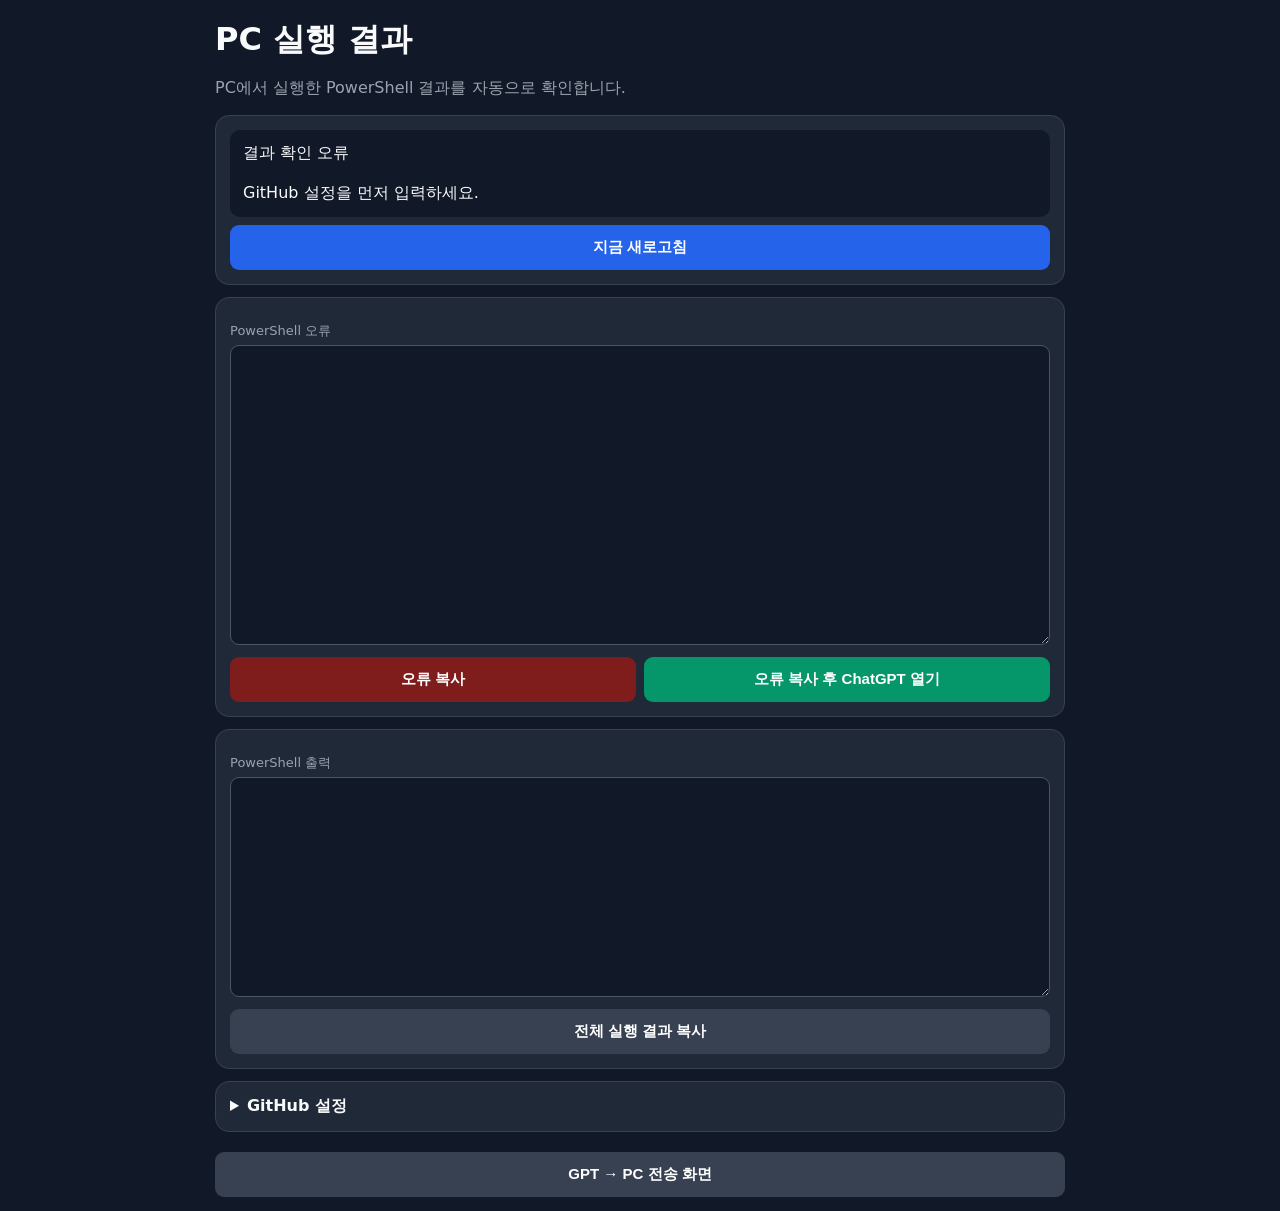
==== result.html @ bae9f246 "Add PC execution result viewer" ====
<!doctype html>

<html lang="ko">

<head>

<meta charset="utf-8">

<meta
  name="viewport"
  content="width=device-width,initial-scale=1"
>

<meta name="theme-color" content="#111827">

<title>GPT → PC 실행 결과</title>

<style>

* {
  box-sizing: border-box;
}

body {
  margin: 0;
  padding: 14px;
  background: #111827;
  color: #f9fafb;
  font-family:
    system-ui,
    -apple-system,
    "Segoe UI",
    sans-serif;
}

.wrap {
  max-width: 850px;
  margin: auto;
}

h1 {
  margin: 4px 0;
}

.sub {
  color: #9ca3af;
}

.card {
  margin-bottom: 12px;
  padding: 14px;
  background: #1f2937;
  border: 1px solid #374151;
  border-radius: 14px;
}

.status {
  padding: 13px;
  background: #111827;
  border-radius: 10px;
  white-space: pre-wrap;
}

.success {
  color: #86efac;
}

.failed {
  color: #fca5a5;
}

.running {
  color: #fde68a;
}

label {
  display: block;
  margin: 10px 0 5px;
  color: #9ca3af;
  font-size: 13px;
}

textarea,
input,
button {
  width: 100%;
  border-radius: 9px;
  font-size: 15px;
}

textarea,
input {
  border: 1px solid #4b5563;
  background: #111827;
  color: white;
  padding: 10px;
}

textarea {
  min-height: 220px;
  font-family: Consolas, monospace;
  resize: vertical;
}

#errorText {
  min-height: 300px;
}

button {
  margin-top: 8px;
  padding: 13px;
  border: 0;
  color: white;
  font-weight: 700;
}

.green {
  background: #059669;
}

.blue {
  background: #2563eb;
}

.gray {
  background: #374151;
}

.red {
  background: #7f1d1d;
}

.grid {
  display: grid;
  grid-template-columns: 1fr 1fr;
  gap: 8px;
}

details summary {
  cursor: pointer;
  font-weight: 700;
}

@media (max-width: 600px) {

  .grid {
    grid-template-columns: 1fr;
  }
}

</style>

</head>

<body>

<div class="wrap">

<h1>PC 실행 결과</h1>

<p class="sub">
PC에서 실행한 PowerShell 결과를 자동으로 확인합니다.
</p>


<div class="card">

<div
  id="status"
  class="status"
>
GitHub 확인 중...
</div>

<button
  class="blue"
  onclick="loadResult(true)"
>
지금 새로고침
</button>

</div>


<div class="card">

<label>
PowerShell 오류
</label>

<textarea
  id="errorText"
  readonly
></textarea>


<div class="grid">

<button
  class="red"
  onclick="copyError()"
>
오류 복사
</button>

<button
  class="green"
  onclick="copyErrorAndOpenChatGPT()"
>
오류 복사 후 ChatGPT 열기
</button>

</div>

</div>


<div class="card">

<label>
PowerShell 출력
</label>

<textarea
  id="outputText"
  readonly
></textarea>

<button
  class="gray"
  onclick="copyAll()"
>
전체 실행 결과 복사
</button>

</div>


<div class="card">

<details>

<summary>
GitHub 설정
</summary>

<label>
GitHub 사용자명
</label>

<input
  id="owner"
  value="joo-ec"
>

<label>
Repository
</label>

<input
  id="repo"
  value="gpt-to-pc-data"
>

<label>
Branch
</label>

<input
  id="branch"
  value="main"
>

<label>
PAT
</label>

<input
  id="token"
  type="password"
>

<button
  class="blue"
  onclick="saveSettings()"
>
설정 저장
</button>

</details>

</div>


<button
  class="gray"
  onclick="location.href='./'"
>
GPT → PC 전송 화면
</button>

</div>


<script>

const POLL =
  5000;

const $ =
  id =>
    document.getElementById(id);


function loadSettings() {

  $('owner').value =
    localStorage.getItem(
      'githubOwner'
    ) || 'joo-ec';

  $('repo').value =
    localStorage.getItem(
      'githubRepo'
    ) || 'gpt-to-pc-data';

  $('branch').value =
    localStorage.getItem(
      'githubBranch'
    ) || 'main';

  $('token').value =
    localStorage.getItem(
      'githubToken'
    ) || '';
}


function saveSettings() {

  localStorage.setItem(
    'githubOwner',
    $('owner').value.trim()
  );

  localStorage.setItem(
    'githubRepo',
    $('repo').value.trim()
  );

  localStorage.setItem(
    'githubBranch',
    $('branch').value.trim()
  );

  localStorage.setItem(
    'githubToken',
    $('token').value.trim()
  );

  loadResult(true);
}


function cfg() {

  const result = {

    owner:
      $('owner').value.trim(),

    repo:
      $('repo').value.trim(),

    branch:
      $('branch').value.trim(),

    token:
      $('token').value.trim()
  };

  if (
    !result.owner ||
    !result.repo ||
    !result.token
  ) {

    throw new Error(
      'GitHub 설정을 먼저 입력하세요.'
    );
  }

  return result;
}


function headers(token) {

  return {

    Accept:
      'application/vnd.github+json',

    Authorization:
      'Bearer ' + token,

    'X-GitHub-Api-Version':
      '2026-03-10'
  };
}


function urlFor(
  c,
  path
) {

  return (
    'https://api.github.com/repos/' +
    encodeURIComponent(c.owner) +
    '/' +
    encodeURIComponent(c.repo) +
    '/contents/' +
    path
      .split('/')
      .map(encodeURIComponent)
      .join('/') +
    '?ref=' +
    encodeURIComponent(c.branch) +
    '&_=' +
    Date.now()
  );
}


function decodeContent(value) {

  const binary =
    atob(
      String(value || '')
        .replace(/\s/g, '')
    );

  const bytes =
    new Uint8Array(
      binary.length
    );

  for (
    let i = 0;
    i < binary.length;
    i++
  ) {

    bytes[i] =
      binary.charCodeAt(i);
  }

  return new TextDecoder(
    'utf-8'
  ).decode(bytes);
}


async function getText(
  c,
  path
) {

  const response =
    await fetch(
      urlFor(c, path),
      {
        cache:
          'no-store',

        headers:
          headers(c.token)
      }
    );

  if (response.status === 404) {
    return '';
  }

  if (!response.ok) {

    throw new Error(
      'GitHub ' +
      response.status
    );
  }

  const data =
    await response.json();

  return decodeContent(
    data.content
  );
}


async function loadResult(
  manual
) {

  try {

    const c =
      cfg();


    if (manual) {

      $('status').textContent =
        'PC 실행 결과 확인 중...';
    }


    const resultText =
      await getText(
        c,
        'result/latest.json'
      );


    if (!resultText) {

      $('status').textContent =
        '아직 PC 실행 결과가 없습니다.';

      return;
    }


    const result =
      JSON.parse(
        resultText
      );


    const output =
      await getText(
        c,
        'result/output.txt'
      );


    const errorText =
      await getText(
        c,
        'result/error.txt'
      );


    $('outputText').value =
      output;

    $('errorText').value =
      errorText;


    let status =
      '상태: ' +
      result.status +
      '\n';


    if (
      result.exitCode !==
      undefined
    ) {

      status +=
        'ExitCode: ' +
        result.exitCode +
        '\n';
    }


    if (result.endedAt) {

      status +=
        '완료: ' +
        new Date(
          result.endedAt
        ).toLocaleString() +
        '\n';
    }


    if (
      result.durationSeconds !==
      undefined
    ) {

      status +=
        '실행시간: ' +
        result.durationSeconds +
        '초\n';
    }


    if (result.inputSha) {

      status +=
        'SHA: ' +
        result.inputSha
          .substring(0, 8);
    }


    $('status').textContent =
      status;

    $('status').className =
      'status ' +
      (
        result.status ===
        'success'
          ? 'success'
          : result.status ===
            'running'
            ? 'running'
            : 'failed'
      );


  } catch (error) {

    $('status').textContent =
      '결과 확인 오류\n\n' +
      error.message;
  }
}


async function copyError() {

  const text =
    $('errorText').value;

  if (!text) {

    alert(
      '복사할 오류가 없습니다.'
    );

    return;
  }

  await navigator
    .clipboard
    .writeText(text);

  alert(
    'PC 오류를 복사했습니다.'
  );
}


async function copyErrorAndOpenChatGPT() {

  let text =
    $('errorText').value;


  if (!text) {

    text =
      $('outputText').value;
  }


  if (!text) {

    alert(
      '복사할 실행 결과가 없습니다.'
    );

    return;
  }


  await navigator
    .clipboard
    .writeText(text);


  window.open(
    'https://chatgpt.com/',
    '_blank'
  );
}


async function copyAll() {

  const combined =
    '=== PC ERROR ===\n' +
    $('errorText').value +
    '\n\n' +
    '=== PC OUTPUT ===\n' +
    $('outputText').value;


  await navigator
    .clipboard
    .writeText(
      combined
    );

  alert(
    '전체 실행 결과를 복사했습니다.'
  );
}


loadSettings();

loadResult(true);

setInterval(
  () => loadResult(false),
  POLL
);

</script>

</body>

</html>
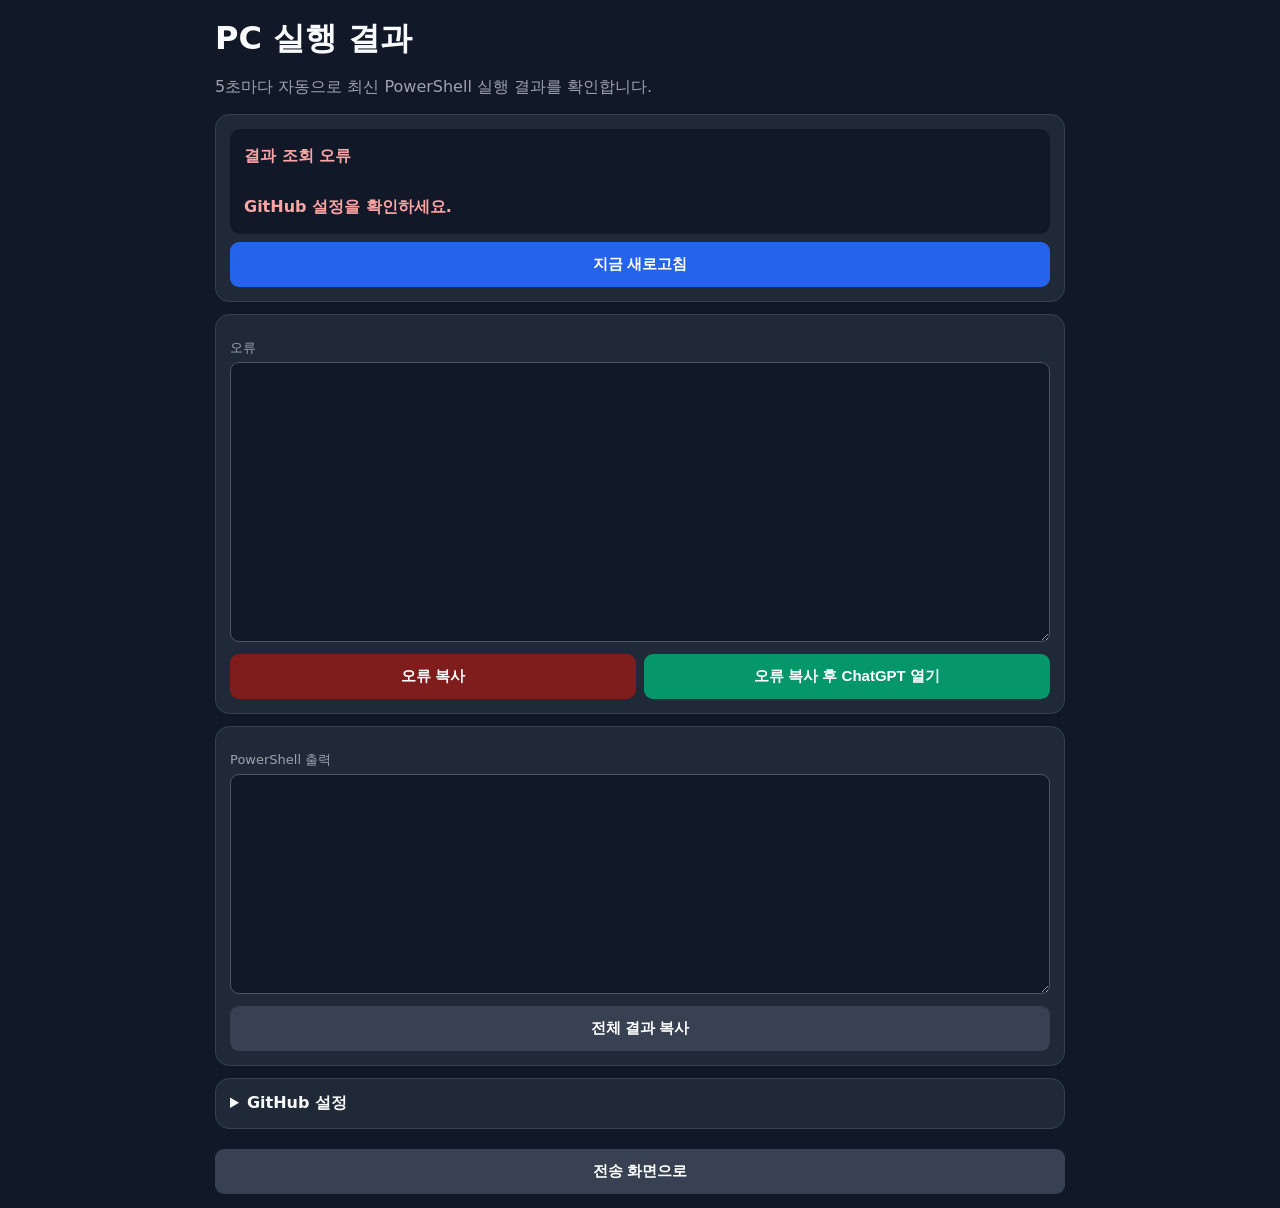
==== commit 99761d50: "Update PowerShell execution result viewer" ====
--- a/result.html
+++ b/result.html
@@ -26,11 +26,7 @@
   padding: 14px;
   background: #111827;
   color: #f9fafb;
-  font-family:
-    system-ui,
-    -apple-system,
-    "Segoe UI",
-    sans-serif;
+  font-family: system-ui, -apple-system, "Segoe UI", sans-serif;
 }
 
 .wrap {
@@ -39,7 +35,7 @@
 }
 
 h1 {
-  margin: 4px 0;
+  margin: 3px 0;
 }
 
 .sub {
@@ -49,16 +45,18 @@
 .card {
   margin-bottom: 12px;
   padding: 14px;
-  background: #1f2937;
   border: 1px solid #374151;
   border-radius: 14px;
+  background: #1f2937;
 }
 
 .status {
-  padding: 13px;
+  padding: 14px;
+  border-radius: 10px;
   background: #111827;
-  border-radius: 10px;
   white-space: pre-wrap;
+  font-weight: 700;
+  line-height: 1.6;
 }
 
 .success {
@@ -71,13 +69,6 @@
 
 .running {
   color: #fde68a;
-}
-
-label {
-  display: block;
-  margin: 10px 0 5px;
-  color: #9ca3af;
-  font-size: 13px;
 }
 
 textarea,
@@ -90,20 +81,20 @@
 
 textarea,
 input {
+  padding: 10px;
   border: 1px solid #4b5563;
   background: #111827;
   color: white;
-  padding: 10px;
 }
 
 textarea {
   min-height: 220px;
+  resize: vertical;
   font-family: Consolas, monospace;
-  resize: vertical;
 }
 
 #errorText {
-  min-height: 300px;
+  min-height: 280px;
 }
 
 button {
@@ -136,12 +127,19 @@
   gap: 8px;
 }
 
+label {
+  display: block;
+  margin: 10px 0 5px;
+  color: #9ca3af;
+  font-size: 13px;
+}
+
 details summary {
   cursor: pointer;
   font-weight: 700;
 }
 
-@media (max-width: 600px) {
+@media (max-width:600px) {
 
   .grid {
     grid-template-columns: 1fr;
@@ -159,7 +157,7 @@
 <h1>PC 실행 결과</h1>
 
 <p class="sub">
-PC에서 실행한 PowerShell 결과를 자동으로 확인합니다.
+5초마다 자동으로 최신 PowerShell 실행 결과를 확인합니다.
 </p>
 
 
@@ -169,12 +167,12 @@
   id="status"
   class="status"
 >
-GitHub 확인 중...
+결과 확인 중...
 </div>
 
 <button
   class="blue"
-  onclick="loadResult(true)"
+  onclick="loadResult()"
 >
 지금 새로고침
 </button>
@@ -185,14 +183,13 @@
 <div class="card">
 
 <label>
-PowerShell 오류
+오류
 </label>
 
 <textarea
   id="errorText"
   readonly
 ></textarea>
-
 
 <div class="grid">
 
@@ -205,7 +202,7 @@
 
 <button
   class="green"
-  onclick="copyErrorAndOpenChatGPT()"
+  onclick="copyErrorAndChatGPT()"
 >
 오류 복사 후 ChatGPT 열기
 </button>
@@ -230,7 +227,7 @@
   class="gray"
   onclick="copyAll()"
 >
-전체 실행 결과 복사
+전체 결과 복사
 </button>
 
 </div>
@@ -244,41 +241,17 @@
 GitHub 설정
 </summary>
 
-<label>
-GitHub 사용자명
-</label>
-
-<input
-  id="owner"
-  value="joo-ec"
->
-
-<label>
-Repository
-</label>
-
-<input
-  id="repo"
-  value="gpt-to-pc-data"
->
-
-<label>
-Branch
-</label>
-
-<input
-  id="branch"
-  value="main"
->
-
-<label>
-PAT
-</label>
-
-<input
-  id="token"
-  type="password"
->
+<label>GitHub 사용자명</label>
+<input id="owner" value="joo-ec">
+
+<label>Repository</label>
+<input id="repo" value="gpt-to-pc-data">
+
+<label>Branch</label>
+<input id="branch" value="main">
+
+<label>PAT</label>
+<input id="token" type="password">
 
 <button
   class="blue"
@@ -296,16 +269,13 @@
   class="gray"
   onclick="location.href='./'"
 >
-GPT → PC 전송 화면
+전송 화면으로
 </button>
 
 </div>
 
 
 <script>
-
-const POLL =
-  5000;
 
 const $ =
   id =>
@@ -315,24 +285,20 @@
 function loadSettings() {
 
   $('owner').value =
-    localStorage.getItem(
-      'githubOwner'
-    ) || 'joo-ec';
+    localStorage.getItem('githubOwner') ||
+    'joo-ec';
 
   $('repo').value =
-    localStorage.getItem(
-      'githubRepo'
-    ) || 'gpt-to-pc-data';
+    localStorage.getItem('githubRepo') ||
+    'gpt-to-pc-data';
 
   $('branch').value =
-    localStorage.getItem(
-      'githubBranch'
-    ) || 'main';
+    localStorage.getItem('githubBranch') ||
+    'main';
 
   $('token').value =
-    localStorage.getItem(
-      'githubToken'
-    ) || '';
+    localStorage.getItem('githubToken') ||
+    '';
 }
 
 
@@ -358,11 +324,11 @@
     $('token').value.trim()
   );
 
-  loadResult(true);
-}
-
-
-function cfg() {
+  loadResult();
+}
+
+
+function config() {
 
   const result = {
 
@@ -378,6 +344,7 @@
     token:
       $('token').value.trim()
   };
+
 
   if (
     !result.owner ||
@@ -386,7 +353,7 @@
   ) {
 
     throw new Error(
-      'GitHub 설정을 먼저 입력하세요.'
+      'GitHub 설정을 확인하세요.'
     );
   }
 
@@ -405,12 +372,12 @@
       'Bearer ' + token,
 
     'X-GitHub-Api-Version':
-      '2026-03-10'
+      '2022-11-28'
   };
 }
 
 
-function urlFor(
+function apiUrl(
   c,
   path
 ) {
@@ -433,7 +400,7 @@
 }
 
 
-function decodeContent(value) {
+function decodeBase64(value) {
 
   const binary =
     atob(
@@ -462,14 +429,14 @@
 }
 
 
-async function getText(
+async function readText(
   c,
   path
 ) {
 
   const response =
     await fetch(
-      urlFor(c, path),
+      apiUrl(c, path),
       {
         cache:
           'no-store',
@@ -479,46 +446,41 @@
       }
     );
 
+
   if (response.status === 404) {
     return '';
   }
 
+
   if (!response.ok) {
 
     throw new Error(
-      'GitHub ' +
+      'GitHub 응답 ' +
       response.status
     );
   }
 
+
   const data =
     await response.json();
 
-  return decodeContent(
+
+  return decodeBase64(
     data.content
   );
 }
 
 
-async function loadResult(
-  manual
-) {
+async function loadResult() {
 
   try {
 
     const c =
-      cfg();
-
-
-    if (manual) {
-
-      $('status').textContent =
-        'PC 실행 결과 확인 중...';
-    }
+      config();
 
 
     const resultText =
-      await getText(
+      await readText(
         c,
         'result/latest.json'
       );
@@ -527,7 +489,7 @@
     if (!resultText) {
 
       $('status').textContent =
-        '아직 PC 실행 결과가 없습니다.';
+        '아직 실행 결과가 없습니다.';
 
       return;
     }
@@ -539,15 +501,36 @@
       );
 
 
+    if (
+      result.status ===
+      'running'
+    ) {
+
+      $('status').className =
+        'status running';
+
+      $('status').textContent =
+        '⏳ PowerShell 실행 중\n\n' +
+        (
+          result.inputSha
+            ? 'SHA: ' +
+              result.inputSha.substring(0,8)
+            : ''
+        );
+
+      return;
+    }
+
+
     const output =
-      await getText(
+      await readText(
         c,
         'result/output.txt'
       );
 
 
     const errorText =
-      await getText(
+      await readText(
         c,
         'result/error.txt'
       );
@@ -560,27 +543,38 @@
       errorText;
 
 
-    let status =
-      '상태: ' +
-      result.status +
+    const success =
+      result.status ===
+      'success';
+
+
+    $('status').className =
+      'status ' +
+      (
+        success
+          ? 'success'
+          : 'failed'
+      );
+
+
+    let text =
+      (
+        success
+          ? '✅ 실행 성공'
+          : '❌ 실행 실패'
+      ) +
+      '\n\n';
+
+
+    text +=
+      'ExitCode: ' +
+      result.exitCode +
       '\n';
 
 
-    if (
-      result.exitCode !==
-      undefined
-    ) {
-
-      status +=
-        'ExitCode: ' +
-        result.exitCode +
-        '\n';
-    }
-
-
     if (result.endedAt) {
 
-      status +=
+      text +=
         '완료: ' +
         new Date(
           result.endedAt
@@ -594,7 +588,7 @@
       undefined
     ) {
 
-      status +=
+      text +=
         '실행시간: ' +
         result.durationSeconds +
         '초\n';
@@ -603,33 +597,25 @@
 
     if (result.inputSha) {
 
-      status +=
+      text +=
         'SHA: ' +
-        result.inputSha
-          .substring(0, 8);
+        result.inputSha.substring(
+          0,
+          8
+        );
     }
 
 
     $('status').textContent =
-      status;
+      text;
+  }
+  catch (error) {
 
     $('status').className =
-      'status ' +
-      (
-        result.status ===
-        'success'
-          ? 'success'
-          : result.status ===
-            'running'
-            ? 'running'
-            : 'failed'
-      );
-
-
-  } catch (error) {
+      'status failed';
 
     $('status').textContent =
-      '결과 확인 오류\n\n' +
+      '결과 조회 오류\n\n' +
       error.message;
   }
 }
@@ -640,26 +626,29 @@
   const text =
     $('errorText').value;
 
+
   if (!text) {
 
     alert(
-      '복사할 오류가 없습니다.'
+      '오류 내용이 없습니다.'
     );
 
     return;
   }
+
 
   await navigator
     .clipboard
     .writeText(text);
 
+
   alert(
-    'PC 오류를 복사했습니다.'
-  );
-}
-
-
-async function copyErrorAndOpenChatGPT() {
+    '오류를 복사했습니다.'
+  );
+}
+
+
+async function copyErrorAndChatGPT() {
 
   let text =
     $('errorText').value;
@@ -675,7 +664,7 @@
   if (!text) {
 
     alert(
-      '복사할 실행 결과가 없습니다.'
+      '복사할 결과가 없습니다.'
     );
 
     return;
@@ -696,37 +685,35 @@
 
 async function copyAll() {
 
-  const combined =
-    '=== PC ERROR ===\n' +
+  const text =
+    '=== ERROR ===\n' +
     $('errorText').value +
     '\n\n' +
-    '=== PC OUTPUT ===\n' +
+    '=== OUTPUT ===\n' +
     $('outputText').value;
 
 
   await navigator
     .clipboard
-    .writeText(
-      combined
-    );
+    .writeText(text);
+
 
   alert(
-    '전체 실행 결과를 복사했습니다.'
+    '전체 결과를 복사했습니다.'
   );
 }
 
 
 loadSettings();
 
-loadResult(true);
+loadResult();
 
 setInterval(
-  () => loadResult(false),
-  POLL
+  loadResult,
+  5000
 );
 
 </script>
 
 </body>
-
 </html>
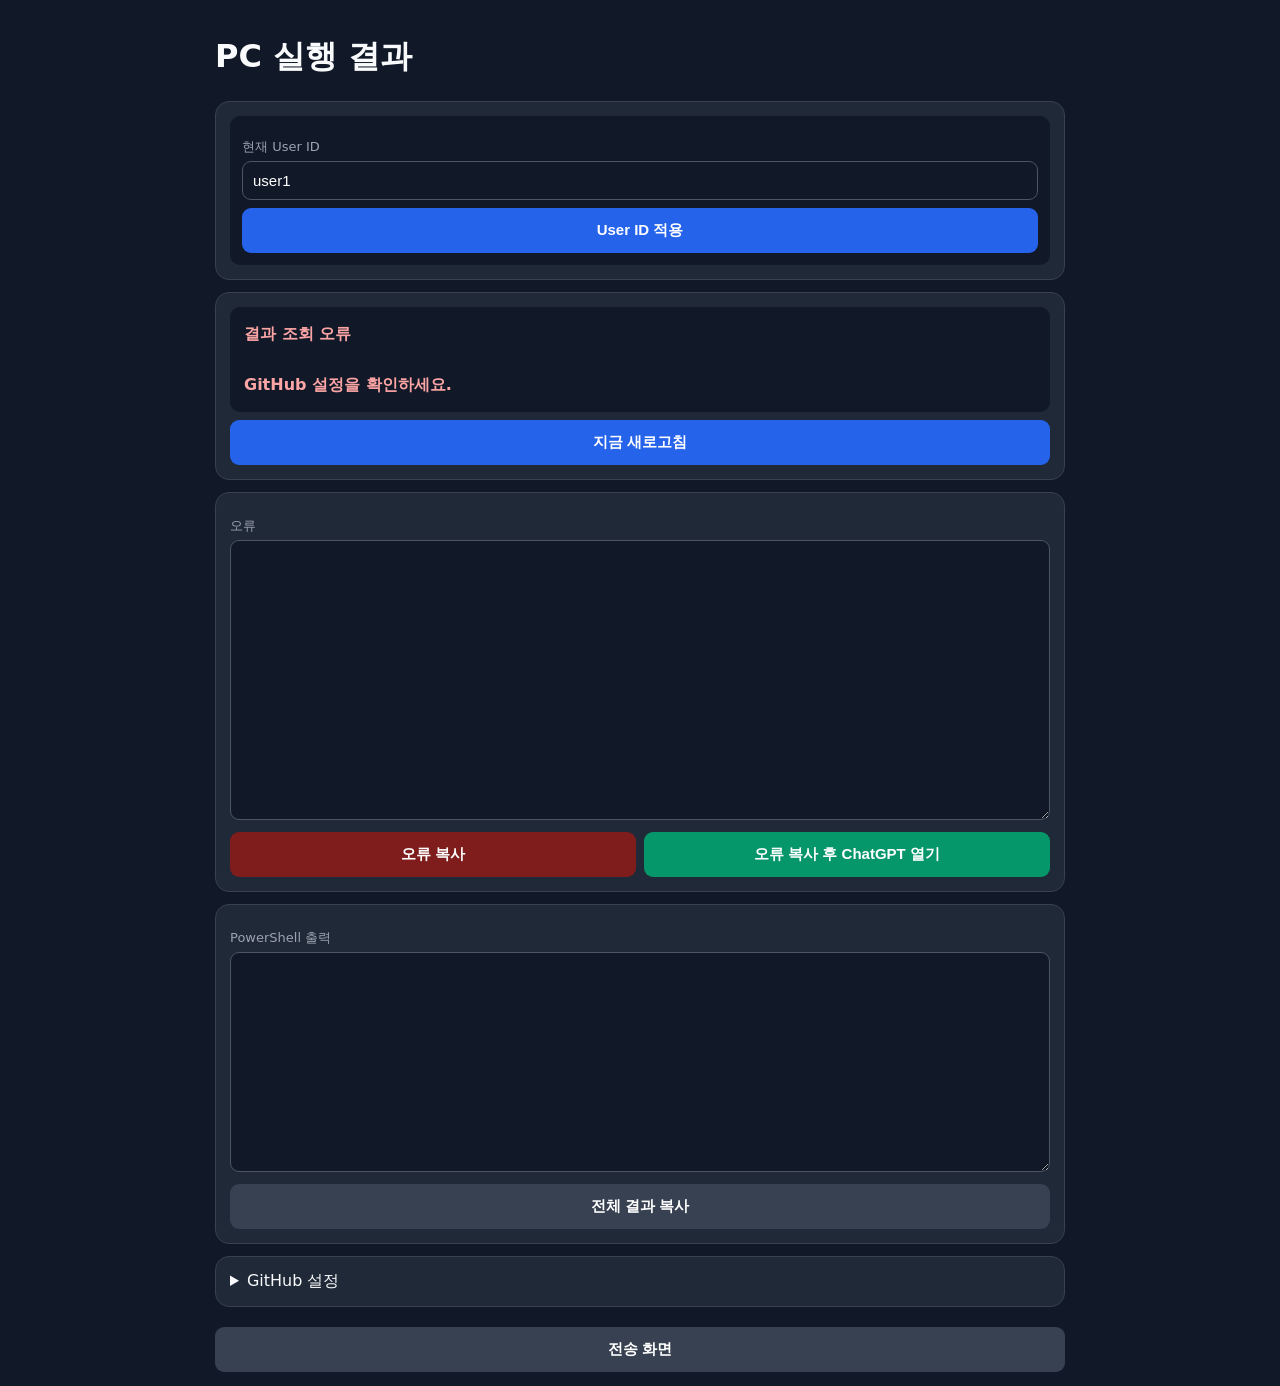
==== commit c104ef64: "Add multi user GPT to PC channels" ====
--- a/result.html
+++ b/result.html
@@ -26,7 +26,11 @@
   padding: 14px;
   background: #111827;
   color: #f9fafb;
-  font-family: system-ui, -apple-system, "Segoe UI", sans-serif;
+  font-family:
+    system-ui,
+    -apple-system,
+    "Segoe UI",
+    sans-serif;
 }
 
 .wrap {
@@ -34,19 +38,11 @@
   margin: auto;
 }
 
-h1 {
-  margin: 3px 0;
-}
-
-.sub {
-  color: #9ca3af;
-}
-
 .card {
+  padding: 14px;
   margin-bottom: 12px;
-  padding: 14px;
+  border-radius: 14px;
   border: 1px solid #374151;
-  border-radius: 14px;
   background: #1f2937;
 }
 
@@ -55,8 +51,8 @@
   border-radius: 10px;
   background: #111827;
   white-space: pre-wrap;
+  line-height: 1.6;
   font-weight: 700;
-  line-height: 1.6;
 }
 
 .success {
@@ -71,20 +67,27 @@
   color: #fde68a;
 }
 
+label {
+  display: block;
+  margin: 10px 0 5px;
+  color: #9ca3af;
+  font-size: 13px;
+}
+
+input,
 textarea,
-input,
 button {
   width: 100%;
   border-radius: 9px;
   font-size: 15px;
 }
 
-textarea,
-input {
+input,
+textarea {
   padding: 10px;
-  border: 1px solid #4b5563;
   background: #111827;
   color: white;
+  border: 1px solid #4b5563;
 }
 
 textarea {
@@ -127,19 +130,13 @@
   gap: 8px;
 }
 
-label {
-  display: block;
-  margin: 10px 0 5px;
-  color: #9ca3af;
-  font-size: 13px;
-}
-
-details summary {
-  cursor: pointer;
-  font-weight: 700;
-}
-
-@media (max-width:600px) {
+.userbox {
+  padding: 12px;
+  border-radius: 10px;
+  background: #111827;
+}
+
+@media(max-width:600px) {
 
   .grid {
     grid-template-columns: 1fr;
@@ -150,15 +147,39 @@
 
 </head>
 
+
 <body>
 
 <div class="wrap">
 
-<h1>PC 실행 결과</h1>
-
-<p class="sub">
-5초마다 자동으로 최신 PowerShell 실행 결과를 확인합니다.
-</p>
+<h1>
+PC 실행 결과
+</h1>
+
+
+<div class="card">
+
+<div class="userbox">
+
+<label>
+현재 User ID
+</label>
+
+<input
+  id="userId"
+  placeholder="예: sv40"
+>
+
+<button
+  class="blue"
+  onclick="saveUser()"
+>
+User ID 적용
+</button>
+
+</div>
+
+</div>
 
 
 <div class="card">
@@ -241,23 +262,47 @@
 GitHub 설정
 </summary>
 
-<label>GitHub 사용자명</label>
-<input id="owner" value="joo-ec">
-
-<label>Repository</label>
-<input id="repo" value="gpt-to-pc-data">
-
-<label>Branch</label>
-<input id="branch" value="main">
-
-<label>PAT</label>
-<input id="token" type="password">
+<label>
+GitHub 사용자명
+</label>
+
+<input
+  id="owner"
+  value="joo-ec"
+>
+
+<label>
+Repository
+</label>
+
+<input
+  id="repo"
+  value="gpt-to-pc-data"
+>
+
+<label>
+Branch
+</label>
+
+<input
+  id="branch"
+  value="main"
+>
+
+<label>
+PAT
+</label>
+
+<input
+  id="token"
+  type="password"
+>
 
 <button
   class="blue"
-  onclick="saveSettings()"
->
-설정 저장
+  onclick="saveGitHub()"
+>
+GitHub 설정 저장
 </button>
 
 </details>
@@ -269,7 +314,7 @@
   class="gray"
   onclick="location.href='./'"
 >
-전송 화면으로
+전송 화면
 </button>
 
 </div>
@@ -282,27 +327,89 @@
     document.getElementById(id);
 
 
+function cleanUserId(value) {
+
+  return String(
+    value || ''
+  )
+    .trim()
+    .toLowerCase()
+    .replace(
+      /[^a-z0-9._-]/g,
+      '-'
+    )
+    .replace(
+      /-+/g,
+      '-'
+    )
+    .replace(
+      /^[-.]+|[-.]+$/g,
+      ''
+    );
+}
+
+
 function loadSettings() {
 
+  $('userId').value =
+    localStorage.getItem(
+      'bridgeUserId'
+    ) || 'user1';
+
+
   $('owner').value =
-    localStorage.getItem('githubOwner') ||
-    'joo-ec';
+    localStorage.getItem(
+      'githubOwner'
+    ) || 'joo-ec';
+
 
   $('repo').value =
-    localStorage.getItem('githubRepo') ||
-    'gpt-to-pc-data';
+    localStorage.getItem(
+      'githubRepo'
+    ) || 'gpt-to-pc-data';
+
 
   $('branch').value =
-    localStorage.getItem('githubBranch') ||
-    'main';
+    localStorage.getItem(
+      'githubBranch'
+    ) || 'main';
+
 
   $('token').value =
-    localStorage.getItem('githubToken') ||
-    '';
-}
-
-
-function saveSettings() {
+    localStorage.getItem(
+      'githubToken'
+    ) || '';
+}
+
+
+function saveUser() {
+
+  let value =
+    cleanUserId(
+      $('userId').value
+    );
+
+
+  if (!value) {
+    value = 'user1';
+  }
+
+
+  $('userId').value =
+    value;
+
+
+  localStorage.setItem(
+    'bridgeUserId',
+    value
+  );
+
+
+  loadResult();
+}
+
+
+function saveGitHub() {
 
   localStorage.setItem(
     'githubOwner',
@@ -324,13 +431,22 @@
     $('token').value.trim()
   );
 
+
   loadResult();
 }
 
 
 function config() {
 
+  const userId =
+    cleanUserId(
+      $('userId').value
+    );
+
+
   const result = {
+
+    userId,
 
     owner:
       $('owner').value.trim(),
@@ -344,6 +460,13 @@
     token:
       $('token').value.trim()
   };
+
+
+  if (!result.userId) {
+    throw new Error(
+      'User ID를 입력하세요.'
+    );
+  }
 
 
   if (
@@ -356,6 +479,7 @@
       'GitHub 설정을 확인하세요.'
     );
   }
+
 
   return result;
 }
@@ -400,7 +524,7 @@
 }
 
 
-function decodeBase64(value) {
+function decodeContent(value) {
 
   const binary =
     atob(
@@ -408,10 +532,12 @@
         .replace(/\s/g, '')
     );
 
+
   const bytes =
     new Uint8Array(
       binary.length
     );
+
 
   for (
     let i = 0;
@@ -423,6 +549,7 @@
       binary.charCodeAt(i);
   }
 
+
   return new TextDecoder(
     'utf-8'
   ).decode(bytes);
@@ -431,23 +558,31 @@
 
 async function readText(
   c,
-  path
+  relativePath
 ) {
 
   const response =
     await fetch(
-      apiUrl(c, path),
+      apiUrl(
+        c,
+        relativePath
+      ),
       {
         cache:
           'no-store',
 
         headers:
-          headers(c.token)
+          headers(
+            c.token
+          )
       }
     );
 
 
-  if (response.status === 404) {
+  if (
+    response.status === 404
+  ) {
+
     return '';
   }
 
@@ -455,7 +590,7 @@
   if (!response.ok) {
 
     throw new Error(
-      'GitHub 응답 ' +
+      'GitHub ' +
       response.status
     );
   }
@@ -465,7 +600,7 @@
     await response.json();
 
 
-  return decodeBase64(
+  return decodeContent(
     data.content
   );
 }
@@ -477,19 +612,41 @@
 
     const c =
       config();
+
+
+    const base =
+      'users/' +
+      c.userId +
+      '/result/';
 
 
     const resultText =
       await readText(
         c,
-        'result/latest.json'
+        base +
+        'latest.json'
       );
 
 
     if (!resultText) {
 
+      $('status').className =
+        'status';
+
+
       $('status').textContent =
-        '아직 실행 결과가 없습니다.';
+        'User ID: ' +
+        c.userId +
+        '\n\n아직 실행 결과가 없습니다.';
+
+
+      $('errorText').value =
+        '';
+
+
+      $('outputText').value =
+        '';
+
 
       return;
     }
@@ -509,14 +666,12 @@
       $('status').className =
         'status running';
 
+
       $('status').textContent =
-        '⏳ PowerShell 실행 중\n\n' +
-        (
-          result.inputSha
-            ? 'SHA: ' +
-              result.inputSha.substring(0,8)
-            : ''
-        );
+        '⏳ 실행 중\n\n' +
+        'User: ' +
+        c.userId;
+
 
       return;
     }
@@ -525,19 +680,22 @@
     const output =
       await readText(
         c,
-        'result/output.txt'
+        base +
+        'output.txt'
       );
 
 
     const errorText =
       await readText(
         c,
-        'result/error.txt'
+        base +
+        'error.txt'
       );
 
 
     $('outputText').value =
       output;
+
 
     $('errorText').value =
       errorText;
@@ -557,62 +715,44 @@
       );
 
 
-    let text =
+    $('status').textContent =
       (
         success
           ? '✅ 실행 성공'
           : '❌ 실행 실패'
       ) +
-      '\n\n';
-
-
-    text +=
-      'ExitCode: ' +
+      '\n\nUser: ' +
+      c.userId +
+      '\nExitCode: ' +
       result.exitCode +
-      '\n';
-
-
-    if (result.endedAt) {
-
-      text +=
-        '완료: ' +
-        new Date(
-          result.endedAt
-        ).toLocaleString() +
-        '\n';
-    }
-
-
-    if (
-      result.durationSeconds !==
-      undefined
-    ) {
-
-      text +=
-        '실행시간: ' +
-        result.durationSeconds +
-        '초\n';
-    }
-
-
-    if (result.inputSha) {
-
-      text +=
-        'SHA: ' +
-        result.inputSha.substring(
-          0,
-          8
-        );
-    }
-
-
-    $('status').textContent =
-      text;
+      '\n완료: ' +
+      (
+        result.endedAt
+          ? new Date(
+              result.endedAt
+            ).toLocaleString()
+          : '-'
+      ) +
+      '\n실행시간: ' +
+      (
+        result.durationSeconds ??
+        '-'
+      ) +
+      '초\nSHA: ' +
+      (
+        result.inputSha
+          ? result.inputSha.substring(
+              0,
+              8
+            )
+          : '-'
+      );
   }
   catch (error) {
 
     $('status').className =
       'status failed';
+
 
     $('status').textContent =
       '결과 조회 오류\n\n' +
@@ -623,14 +763,10 @@
 
 async function copyError() {
 
-  const text =
-    $('errorText').value;
-
-
-  if (!text) {
+  if (!$('errorText').value) {
 
     alert(
-      '오류 내용이 없습니다.'
+      '오류가 없습니다.'
     );
 
     return;
@@ -639,12 +775,9 @@
 
   await navigator
     .clipboard
-    .writeText(text);
-
-
-  alert(
-    '오류를 복사했습니다.'
-  );
+    .writeText(
+      $('errorText').value
+    );
 }
 
 
@@ -685,22 +818,14 @@
 
 async function copyAll() {
 
-  const text =
-    '=== ERROR ===\n' +
-    $('errorText').value +
-    '\n\n' +
-    '=== OUTPUT ===\n' +
-    $('outputText').value;
-
-
   await navigator
     .clipboard
-    .writeText(text);
-
-
-  alert(
-    '전체 결과를 복사했습니다.'
-  );
+    .writeText(
+      '=== ERROR ===\n' +
+      $('errorText').value +
+      '\n\n=== OUTPUT ===\n' +
+      $('outputText').value
+    );
 }
 
 
@@ -716,4 +841,5 @@
 </script>
 
 </body>
+
 </html>
